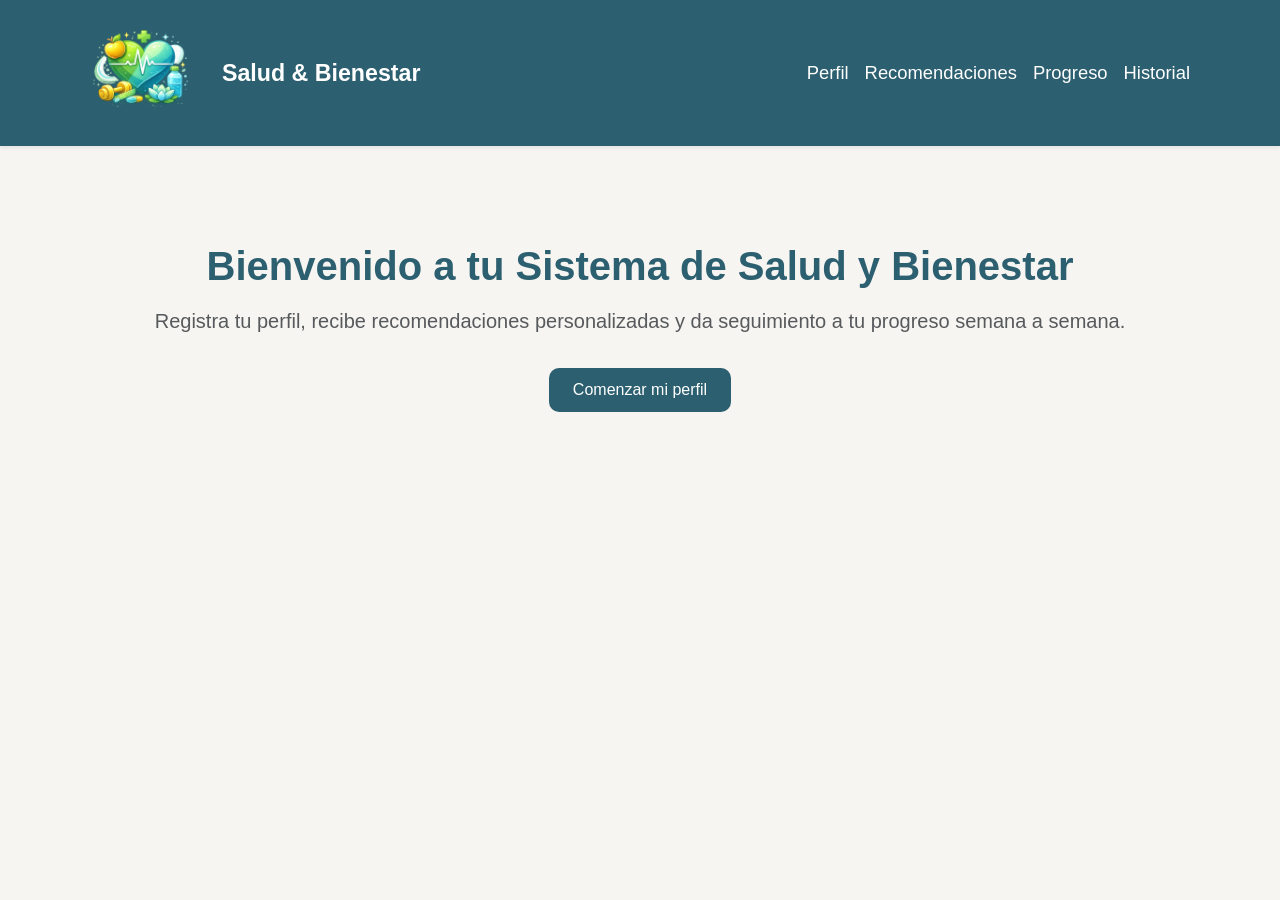
==== Proyecto/frontend/index.html @ 2cefb423 "Add files via upload Subir frontend" ====
<!DOCTYPE html>
<html lang="es">
<head>
  <meta charset="UTF-8">
  <meta name="viewport" content="width=device-width, initial-scale=1.0">
  <title>Sistema de Salud y Bienestar</title>

  <link href="https://cdn.jsdelivr.net/npm/bootstrap@5.3.3/dist/css/bootstrap.min.css" rel="stylesheet">
  <link href="css/styles.css" rel="stylesheet">
  <link href="css/components.css" rel="stylesheet">
</head>
<body>

  <nav class="navbar navbar-expand-lg navbar-personalizada shadow-sm">
    <div class="container">
      <a class="navbar-brand fw-bold text-white d-flex align-items-center" href="index.html">
        <img src="assets/img/salud.png" alt="Logo Salud y Bienestar" class="logo-navbar">
        <span class="ms-2">Salud &amp; Bienestar</span>
      </a>

      <button class="navbar-toggler" type="button" data-bs-toggle="collapse" data-bs-target="#menuPrincipal">
        <span class="navbar-toggler-icon"></span>
      </button>

      <div class="collapse navbar-collapse" id="menuPrincipal">
        <ul class="navbar-nav ms-auto">
          <li class="nav-item">
            <a class="nav-link" href="pages/perfil.html">Perfil</a>
          </li>
          <li class="nav-item">
            <a class="nav-link" href="pages/recomendaciones.html">Recomendaciones</a>
          </li>
          <li class="nav-item">
            <a class="nav-link" href="pages/progreso.html">Progreso</a>
          </li>
          <li class="nav-item">
            <a class="nav-link" href="pages/historial.html">Historial</a>
          </li>
        </ul>
      </div>
    </div>
  </nav>

  <main class="container mt-5">
    <div class="text-center py-5">
      <h1>Bienvenido a tu Sistema de Salud y Bienestar</h1>
      <p class="text-muted fs-5 mt-3">
        Registra tu perfil, recibe recomendaciones personalizadas y da seguimiento a tu progreso semana a semana.
      </p>
      <a href="pages/perfil.html" class="btn btn-principal mt-3">
        Comenzar mi perfil
      </a>
    </div>
  </main>

  <script src="https://cdn.jsdelivr.net/npm/bootstrap@5.3.3/dist/js/bootstrap.bundle.min.js"></script>
</body>
</html>
---- Proyecto/frontend/css/styles.css ----
:root {
  --color-primario: #2C5F6F;
  --color-secundario: #E8875A;
  --color-fondo: #F7F5F2;
  --color-texto: #2B2B2B;
  --color-exito: #6B9B7C;
  --color-borde: #D9D4CC;

  --fuente-principal: 'Segoe UI', Arial, sans-serif;
  --radio-borde: 10px;
}

/* Reset básico */
body {
  background-color: var(--color-fondo);
  color: var(--color-texto);
  font-family: var(--fuente-principal);
}

/*Barra de navegacion*/
.navbar-personalizada{
    background-color: var(--color-primario) !important;
    min-height: 76px;
    padding: 8px 0;
}

.logo-navbar{
    height: 120px;
    width: 120px;
    object-fit: cover;
    object-position: center;
    border-radius: 8px;
}

.navbar-personalizada .navbar-brand{
    display:flex;
    align-items:center;
    gap:12px;
    font-size:1.45rem;
    font-weight:700;
}

.navbar-personalizada .nav-link {
  color: #fff !important;
  font-size: 1.15rem;      
  font-weight: 500;       
  padding: 0.55rem 0.9rem;
  transition: all 0.3s ease;
}

.navbar-personalizada .nav-link:hover {
  color: #E8875A !important;
  transform: translateY(-1px);
}

.navbar-personalizada .nav-link.active {
  font-weight: 700;
}

/* Botones propios */
.btn-principal {
  background-color: var(--color-primario);
  color: #ffffff;
  border: none;
  border-radius: var(--radio-borde);
  padding: 10px 24px;
}

.btn-principal:hover {
  background-color: #234a56;
  color: #ffffff;
}

.btn-secundario {
  background-color: var(--color-secundario);
  color: #ffffff;
  border: none;
  border-radius: var(--radio-borde);
  padding: 10px 24px;
}

.btn-secundario:hover {
  background-color: #d1723f;
  color: #ffffff;
}

/* Títulos */
h1, h2, h3 {
  color: var(--color-primario);
  font-weight: 700;
}

/* Enlaces */
a {
  color: var(--color-primario);
}

a:hover {
  color: var(--color-secundario);
}
---- Proyecto/frontend/css/components.css ----
/* Tarjeta base para recomendaciones y historial */
.tarjeta-info {
  background-color: #ffffff;
  border: 1px solid var(--color-borde);
  border-radius: var(--radio-borde);
  padding: 20px;
  margin-bottom: 16px;
  box-shadow: 0 2px 6px rgba(0, 0, 0, 0.06);
}

.tarjeta-info:hover {
  box-shadow: 0 4px 10px rgba(0, 0, 0, 0.10);
}

/* Encabezado de cada tarjeta */
.tarjeta-info .titulo-tarjeta {
  color: var(--color-primario);
  font-size: 1.1rem;
  font-weight: 600;
  margin-bottom: 10px;
}

/* Badge para condiciones médicas */
.badge-condicion {
  background-color: var(--color-secundario);
  color: #ffffff;
  padding: 5px 12px;
  border-radius: 20px;
  font-size: 0.85rem;
  margin-right: 6px;
}

/* Badge de estado */
.badge-exito {
  background-color: var(--color-exito);
  color: #ffffff;
  padding: 5px 12px;
  border-radius: 20px;
  font-size: 0.85rem;
}

/* Contenedor de formularios */
.contenedor-formulario {
  background-color: #ffffff;
  border-radius: var(--radio-borde);
  padding: 30px;
  box-shadow: 0 2px 8px rgba(0, 0, 0, 0.08);
  max-width: 700px;
  margin: 40px auto;
}
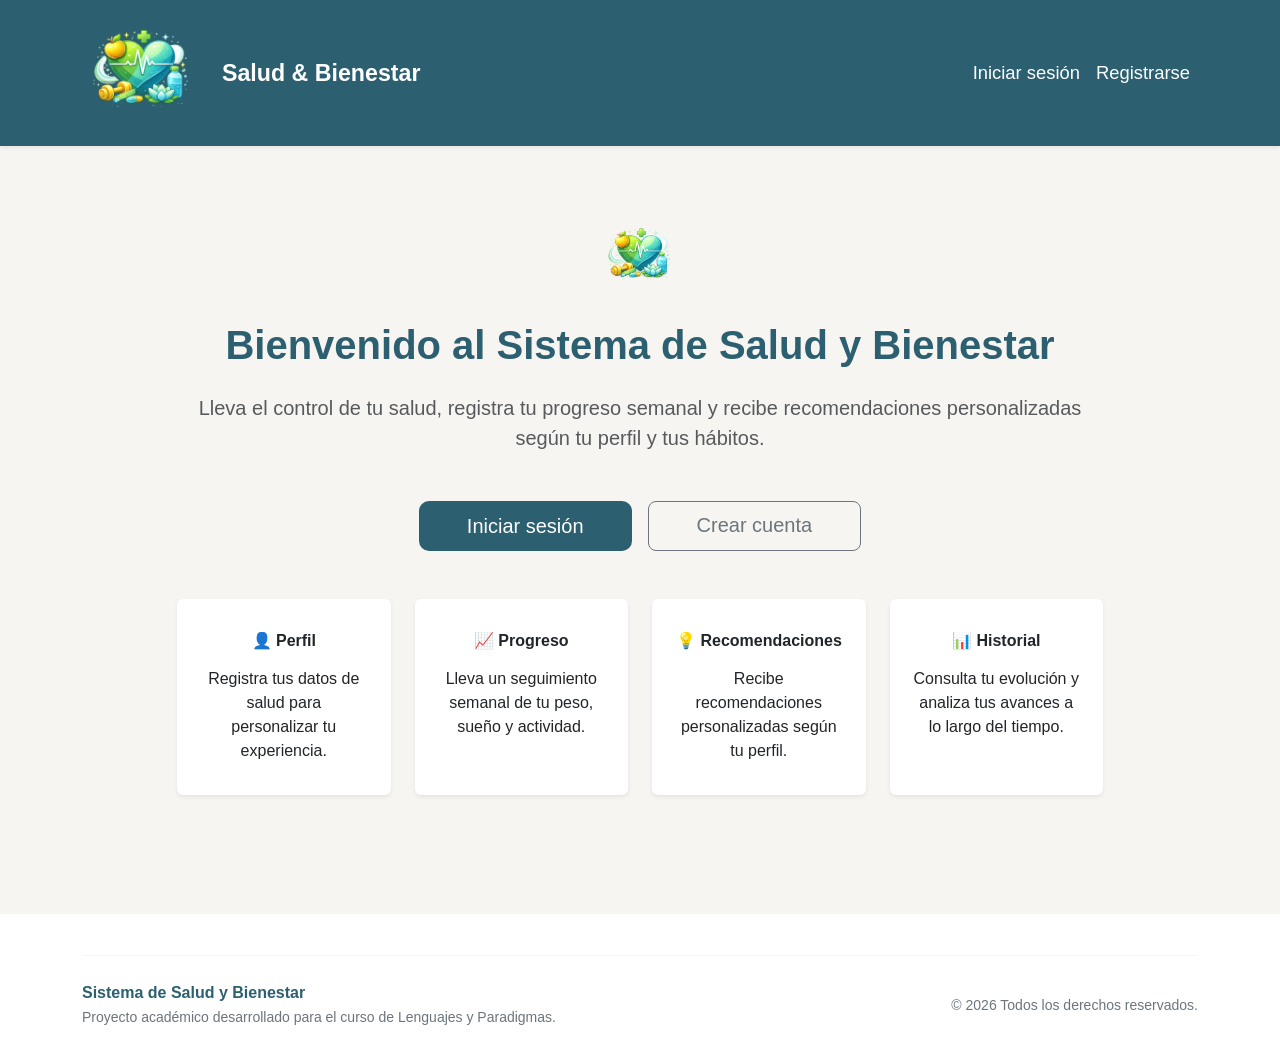
==== commit 760e3894: "Persona 2, backend integrado con frontend, creacion de login y ajuste de pagina principal" ====
--- a/Proyecto/frontend/index.html
+++ b/Proyecto/frontend/index.html
@@ -9,50 +9,223 @@
   <link href="css/styles.css" rel="stylesheet">
   <link href="css/components.css" rel="stylesheet">
 </head>
+
 <body>
 
+  <!-- Navbar -->
   <nav class="navbar navbar-expand-lg navbar-personalizada shadow-sm">
     <div class="container">
+
       <a class="navbar-brand fw-bold text-white d-flex align-items-center" href="index.html">
-        <img src="assets/img/salud.png" alt="Logo Salud y Bienestar" class="logo-navbar">
+        <img src="assets/img/salud.png"
+             alt="Logo Salud y Bienestar"
+             class="logo-navbar">
+
         <span class="ms-2">Salud &amp; Bienestar</span>
       </a>
 
-      <button class="navbar-toggler" type="button" data-bs-toggle="collapse" data-bs-target="#menuPrincipal">
+      <button
+        class="navbar-toggler"
+        type="button"
+        data-bs-toggle="collapse"
+        data-bs-target="#menuPrincipal">
+
         <span class="navbar-toggler-icon"></span>
+
       </button>
 
       <div class="collapse navbar-collapse" id="menuPrincipal">
+
         <ul class="navbar-nav ms-auto">
+
           <li class="nav-item">
-            <a class="nav-link" href="pages/perfil.html">Perfil</a>
+            <a class="nav-link" href="pages/login.html">
+              Iniciar sesión
+            </a>
           </li>
+
           <li class="nav-item">
-            <a class="nav-link" href="pages/recomendaciones.html">Recomendaciones</a>
+            <a class="nav-link" href="pages/registro.html">
+              Registrarse
+            </a>
           </li>
-          <li class="nav-item">
-            <a class="nav-link" href="pages/progreso.html">Progreso</a>
-          </li>
-          <li class="nav-item">
-            <a class="nav-link" href="pages/historial.html">Historial</a>
-          </li>
+
         </ul>
+
       </div>
+
     </div>
   </nav>
 
-  <main class="container mt-5">
-    <div class="text-center py-5">
-      <h1>Bienvenido a tu Sistema de Salud y Bienestar</h1>
-      <p class="text-muted fs-5 mt-3">
-        Registra tu perfil, recibe recomendaciones personalizadas y da seguimiento a tu progreso semana a semana.
-      </p>
-      <a href="pages/perfil.html" class="btn btn-principal mt-3">
-        Comenzar mi perfil
-      </a>
+  <!-- Contenido principal -->
+  <main class="container">
+
+    <div class="row justify-content-center align-items-center" style="min-height:80vh;">
+
+      <div class="col-lg-10 text-center">
+
+        <img
+          src="assets/img/salud.png"
+          alt="Logo"
+          width="120"
+          class="mb-4"
+        >
+
+        <h1 class="mb-4">
+          Bienvenido al Sistema de Salud y Bienestar
+        </h1>
+
+        <p class="lead text-muted mb-5">
+          Lleva el control de tu salud, registra tu progreso semanal y recibe
+          recomendaciones personalizadas según tu perfil y tus hábitos.
+        </p>
+
+        <div class="d-flex justify-content-center gap-3 flex-wrap mb-5">
+
+          <a
+            href="pages/login.html"
+            class="btn btn-principal btn-lg px-5">
+
+            Iniciar sesión
+
+          </a>
+
+          <a
+            href="pages/registro.html"
+            class="btn btn-outline-secondary btn-lg px-5">
+
+            Crear cuenta
+
+          </a>
+
+        </div>
+
+        <div class="row g-4">
+
+          <div class="col-lg-3 col-md-6">
+
+            <div class="card card-inicio h-100 shadow-sm border-0">
+
+              <div class="card-body">
+
+                <h4 class="card-title">
+                  👤 Perfil
+                </h4>
+
+                <p class="card-text mt-3">
+                  Registra tus datos de salud para personalizar tu experiencia.
+                </p>
+
+              </div>
+
+            </div>
+
+          </div>
+
+          <div class="col-lg-3 col-md-6">
+
+            <div class="card card-inicio h-100 shadow-sm border-0">
+
+              <div class="card-body">
+
+                <h4 class="card-title">
+                  📈 Progreso
+                </h4>
+
+                <p class="card-text mt-3">
+                  Lleva un seguimiento semanal de tu peso, sueño y actividad.
+                </p>
+
+              </div>
+
+            </div>
+
+          </div>
+
+          <div class="col-lg-3 col-md-6">
+
+            <div class="card card-inicio h-100 shadow-sm border-0">
+
+              <div class="card-body">
+
+                <h4 class="card-title">
+                  💡 Recomendaciones
+                </h4>
+
+                <p class="card-text mt-3">
+                  Recibe recomendaciones personalizadas según tu perfil.
+                </p>
+
+              </div>
+
+            </div>
+
+          </div>
+
+          <div class="col-lg-3 col-md-6">
+
+            <div class="card card-inicio h-100 shadow-sm border-0">
+
+              <div class="card-body">
+
+                <h4 class="card-title">
+                  📊 Historial
+                </h4>
+
+                <p class="card-text mt-3">
+                  Consulta tu evolución y analiza tus avances a lo largo del tiempo.
+                </p>
+
+              </div>
+
+            </div>
+
+          </div>
+
+        </div>
+
+      </div>
+
     </div>
+
   </main>
 
+  <!-- Footer -->
+  <footer class="footer-personalizado mt-5">
+
+    <div class="container">
+
+      <hr>
+
+      <div class="row align-items-center">
+
+        <div class="col-md-6 text-center text-md-start">
+
+          <strong>Sistema de Salud y Bienestar</strong><br>
+
+          <small>
+            Proyecto académico desarrollado para el curso de Lenguajes y Paradigmas.
+          </small>
+
+        </div>
+
+        <div class="col-md-6 text-center text-md-end mt-3 mt-md-0">
+
+          <small>
+            © 2026 Todos los derechos reservados.
+          </small>
+
+        </div>
+
+      </div>
+
+    </div>
+
+  </footer>
+
   <script src="https://cdn.jsdelivr.net/npm/bootstrap@5.3.3/dist/js/bootstrap.bundle.min.js"></script>
+
+  <script src="js/pages/index.js"></script>
+
 </body>
 </html>
--- a/Proyecto/frontend/css/components.css
+++ b/Proyecto/frontend/css/components.css
@@ -47,4 +47,229 @@
   box-shadow: 0 2px 8px rgba(0, 0, 0, 0.08);
   max-width: 700px;
   margin: 40px auto;
+}
+
+/* Pantalla para inicio de sesión y registro */
+.pantalla-acceso {
+  min-height: calc(100vh - 76px);
+  display: flex;
+  align-items: center;
+  padding: 40px 0;
+}
+
+/* Variante más angosta del contenedor de formularios */
+.contenedor-acceso {
+  max-width: 480px;
+}
+
+/* Logo dentro del formulario */
+.logo-acceso {
+  width: 90px;
+  height: 90px;
+  object-fit: cover;
+  border-radius: 12px;
+}
+
+/* Ajustes de campos */
+.contenedor-acceso .form-control {
+  min-height: 48px;
+  border-radius: var(--radio-borde);
+}
+
+/* Botón de ancho completo */
+.contenedor-acceso .btn-principal {
+  width: 100%;
+}
+
+/* Texto inferior del formulario */
+.enlace-acceso {
+  text-align: center;
+  margin-top: 20px;
+  margin-bottom: 0;
+}
+
+/* Contenedor general de notificaciones */
+.contenedor-notificaciones {
+  position: fixed;
+  top: 20px;
+  right: 20px;
+  z-index: 3000;
+  width: min(380px, calc(100vw - 40px));
+  display: flex;
+  flex-direction: column;
+  gap: 12px;
+}
+
+/* Notificación base */
+.notificacion {
+  position: relative;
+  display: grid;
+  grid-template-columns: 42px 1fr 28px;
+  align-items: center;
+  gap: 12px;
+
+  background-color: #ffffff;
+  border: 1px solid var(--color-borde);
+  border-left: 5px solid var(--color-primario);
+  border-radius: var(--radio-borde);
+  padding: 14px 14px 18px;
+
+  box-shadow: 0 8px 24px rgba(0, 0, 0, 0.14);
+
+  opacity: 0;
+  transform: translateX(30px);
+  transition:
+    opacity 0.3s ease,
+    transform 0.3s ease;
+  overflow: hidden;
+}
+
+/* Animación de entrada */
+.notificacion-visible {
+  opacity: 1;
+  transform: translateX(0);
+}
+
+/* Animación de salida */
+.notificacion-salida {
+  opacity: 0;
+  transform: translateX(30px);
+}
+
+/* Icono */
+.notificacion-icono {
+  width: 38px;
+  height: 38px;
+  border-radius: 50%;
+  display: flex;
+  align-items: center;
+  justify-content: center;
+
+  color: #ffffff;
+  font-weight: 700;
+  font-size: 1.1rem;
+}
+
+/* Mensaje */
+.notificacion-mensaje {
+  margin: 0;
+  line-height: 1.35;
+  color: var(--color-texto);
+}
+
+/* Botón cerrar */
+.notificacion-cerrar {
+  border: none;
+  background: transparent;
+  color: #666666;
+  font-size: 1.4rem;
+  line-height: 1;
+  cursor: pointer;
+  padding: 0;
+}
+
+.notificacion-cerrar:hover {
+  color: var(--color-texto);
+}
+
+/* Barra inferior de duración */
+.notificacion-progreso {
+  position: absolute;
+  left: 0;
+  bottom: 0;
+  height: 4px;
+  width: 100%;
+  transform-origin: left;
+  animation-name: reducir-notificacion;
+  animation-timing-function: linear;
+  animation-fill-mode: forwards;
+}
+
+/* Variantes */
+.notificacion-success {
+  border-left-color: var(--color-exito);
+}
+
+.notificacion-success .notificacion-icono,
+.notificacion-success .notificacion-progreso {
+  background-color: var(--color-exito);
+}
+
+.notificacion-danger {
+  border-left-color: #b94a48;
+}
+
+.notificacion-danger .notificacion-icono,
+.notificacion-danger .notificacion-progreso {
+  background-color: #b94a48;
+}
+
+.notificacion-warning {
+  border-left-color: var(--color-secundario);
+}
+
+.notificacion-warning .notificacion-icono,
+.notificacion-warning .notificacion-progreso {
+  background-color: var(--color-secundario);
+}
+
+.notificacion-info {
+  border-left-color: var(--color-primario);
+}
+
+.notificacion-info .notificacion-icono,
+.notificacion-info .notificacion-progreso {
+  background-color: var(--color-primario);
+}
+
+@keyframes reducir-notificacion {
+  from {
+    transform: scaleX(1);
+  }
+
+  to {
+    transform: scaleX(0);
+  }
+}
+
+/* Adaptación para móviles */
+@media (max-width: 576px) {
+  .contenedor-notificaciones {
+    top: 12px;
+    right: 12px;
+    left: 12px;
+    width: auto;
+  }
+}
+
+/* ===========================
+   Footer
+=========================== */
+
+.footer-personalizado {
+  background-color: #ffffff;
+  color: var(--color-texto);
+  padding: 25px 0;
+}
+
+.footer-personalizado hr {
+  margin-bottom: 25px;
+  border-color: rgba(0,0,0,0.12);
+}
+
+.footer-personalizado small {
+  color: #6c757d;
+}
+
+.footer-personalizado strong {
+  color: var(--color-primario);
+}
+.card-inicio .card-body{
+    padding:2rem 1.5rem;
+}
+
+.card-inicio .card-title{
+    white-space:nowrap;
+    font-size:1rem;
+    font-weight:700;
 }
